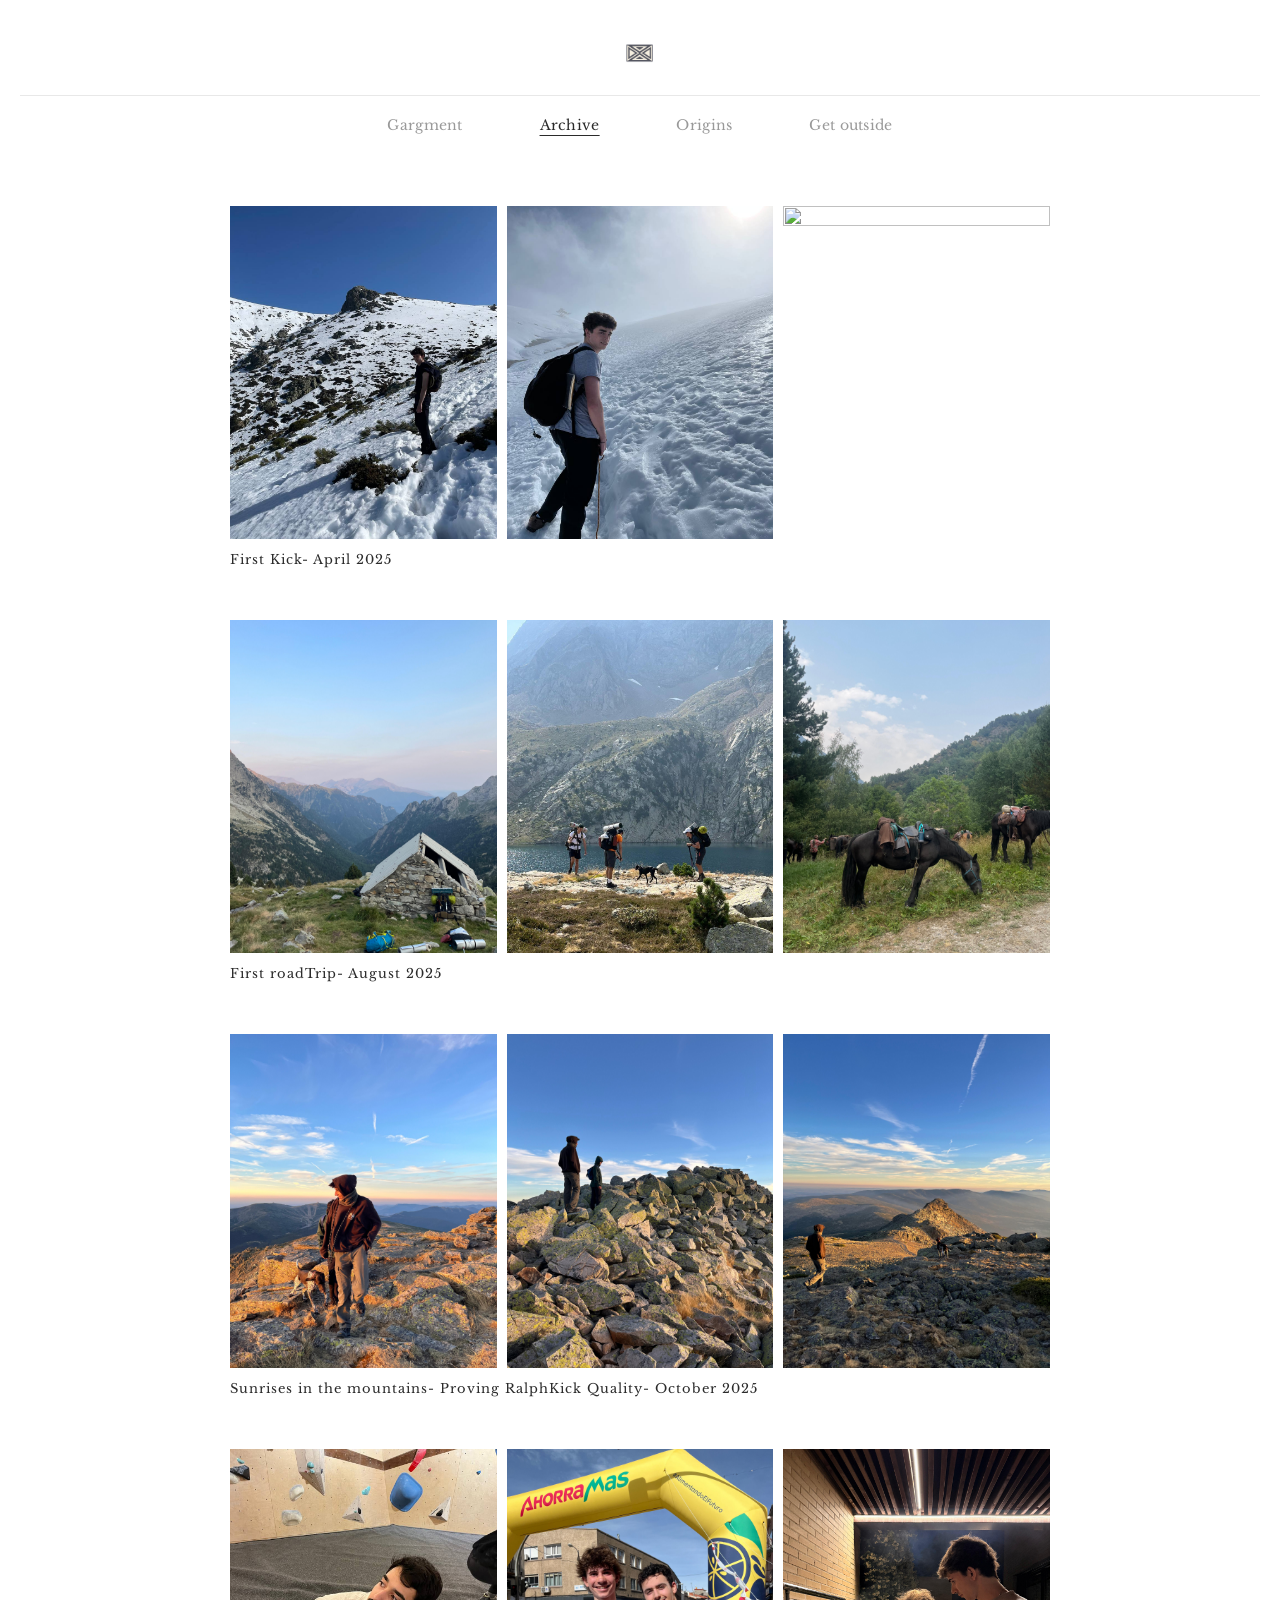
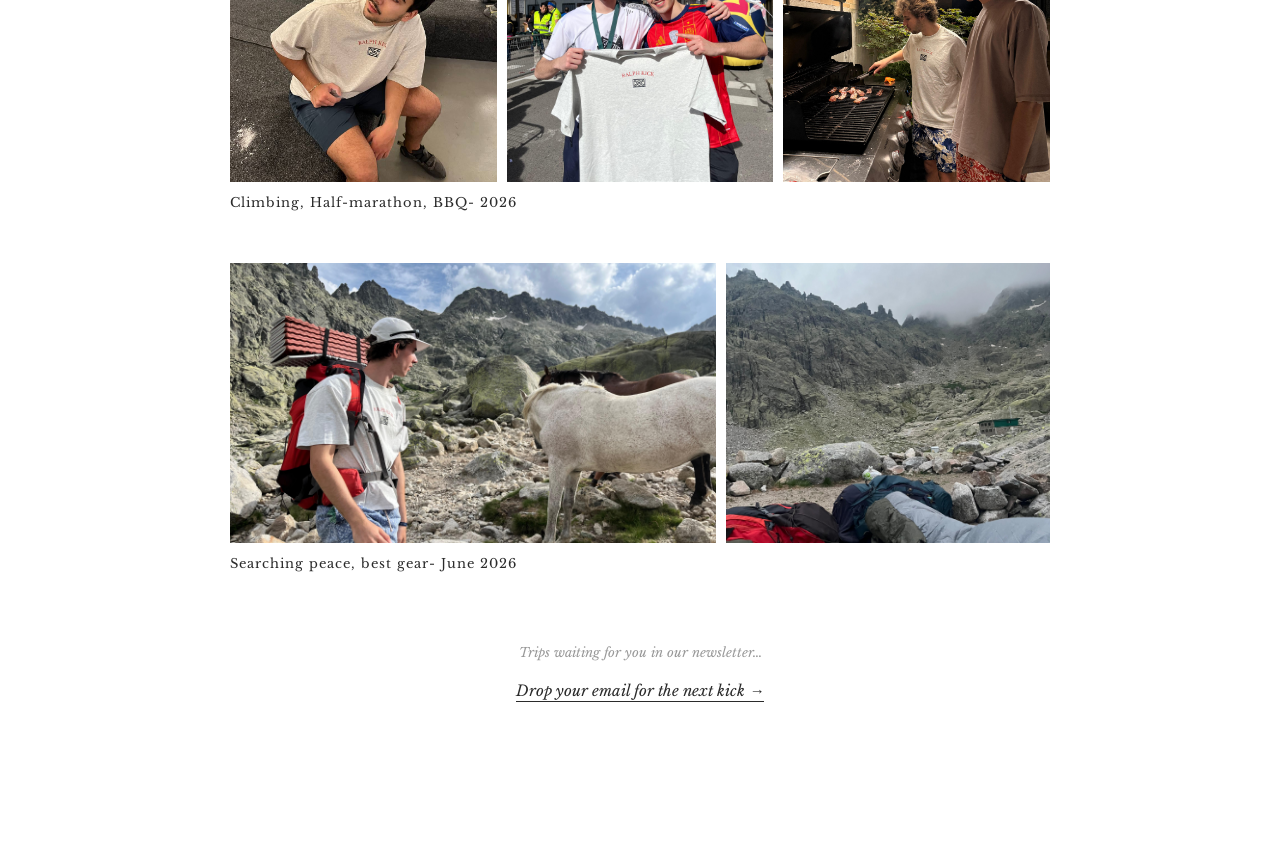
==== archive.html @ 11577fd5 "Add files via upload" ====
<!DOCTYPE html>
<html lang="en">
<head>
<meta charset="UTF-8">
<meta name="viewport" content="width=device-width, initial-scale=1.0">
<title>RalphKick — Archive</title>
<link rel="preconnect" href="https://fonts.googleapis.com">
<link rel="preconnect" href="https://fonts.gstatic.com" crossorigin>
<link href="https://fonts.googleapis.com/css2?family=Libre+Baskerville:ital,wght@0,400;1,400&display=swap" rel="stylesheet">
<link rel="stylesheet" href="style.css">
</head>
<body class="inner">

<header class="inner-header">
    <a href="index.html"><img src="logo.png" alt="RalphKick" class="header-logo"></a>
    <nav class="nav-inner">
        <a href="gargment.html">Gargment</a>
        <a href="archive.html" class="active">Archive</a>
        <a href="origins.html">Origins</a>
        <a href="get-outside.html">Get outside</a>
    </nav>
</header>

<main class="inner-main">

    <div class="archive-section">
        <div class="archive-photos">
            <img src="kick1-a.jpg" alt="">
            <img src="kick1-b.jpg" alt="">
            <img src="kick1-c.jpg" alt="">
        </div>
        <p class="archive-label">First Kick- April 2025</p>
    </div>

    <div class="archive-section">
        <div class="archive-photos">
            <img src="roadtrip-a.jpg" alt="">
            <img src="roadtrip-b.jpg" alt="">
            <img src="roadtrip-c.jpg" alt="">
        </div>
        <p class="archive-label">First roadTrip- August 2025</p>
    </div>

    <div class="archive-section">
        <div class="archive-photos">
            <img src="sunrises-a.jpg" alt="">
            <img src="sunrises-b.jpg" alt="">
            <img src="sunrises-c.jpg" alt="">
        </div>
        <p class="archive-label">Sunrises in the mountains- Proving RalphKick Quality- October 2025</p>
    </div>

    <div class="archive-section">
        <div class="archive-photos">
            <img src="climbing-a.jpg" alt="">
            <img src="climbing-b.jpg" alt="">
            <img src="climbing-c.jpg" alt="">
        </div>
        <p class="archive-label">Climbing, Half-marathon, BBQ- 2026</p>
    </div>

    <div class="archive-section">
        <div class="archive-photos archive-photos--two">
            <img src="peace-a.jpg" alt="" class="img-horizontal">
            <img src="peace-b.jpg" alt="">
        </div>
        <p class="archive-label">Searching peace, best gear- June 2026</p>
    </div>

    <div class="archive-footer">
        <p class="archive-more">Trips waiting for you in our newsletter&hellip;</p>
        <a href="#" id="reveal-link" class="cta-link">Drop your email for the next kick&nbsp;→</a>
        <form id="signup-form" class="signup hidden">
            <input type="email" id="email" name="email" placeholder="your email" required autocomplete="email">
            <button type="submit">→</button>
        </form>
        <p id="form-message" class="form-message"></p>
    </div>

</main>

<script src="script.js"></script>
</body>
</html>
---- style.css ----
:root {
    --ink: #2b2b2b;
    --light: #999;
}

* { margin: 0; padding: 0; box-sizing: border-box; }

html, body {
    font-family: 'Libre Baskerville', serif;
    color: var(--ink);
    background: #fff;
    min-height: 100vh;
}

a { text-decoration: none; color: inherit; }

/* ── HOME ── */

body.home {
    display: flex;
    flex-direction: column;
    align-items: center;
    min-height: 100vh;
}

.nav-home {
    width: 100%;
    display: flex;
    justify-content: space-around;
    padding: 32px 60px;
    font-size: 14px;
    letter-spacing: .3px;
}

.nav-home a {
    color: var(--ink);
    transition: opacity .2s;
}

.nav-home a:hover { opacity: .4; }

.home-main {
    flex: 1;
    display: flex;
    flex-direction: column;
    align-items: center;
    justify-content: center;
    text-align: center;
    gap: 32px;
    padding: 20px 20px 80px;
    max-width: 720px;
    width: 100%;
    animation: fadeUp 1.2s ease both;
}

@keyframes fadeUp {
    from { opacity: 0; transform: translateY(14px); }
    to   { opacity: 1; transform: translateY(0); }
}

.hero { width: 100%; }

.hero-img {
    width: 100%;
    display: block;
}

.cta-link {
    font-style: italic;
    font-size: 15px;
    color: var(--ink);
    text-decoration: underline;
    text-underline-offset: 5px;
    transition: opacity .25s;
}

.cta-link:hover { opacity: .45; }

.signup {
    display: flex;
    border-bottom: 1px solid var(--ink);
    width: min(300px, 80vw);
    margin-top: 6px;
}

.signup.hidden { display: none; }

.signup input {
    flex: 1;
    background: transparent;
    border: none;
    outline: none;
    font-family: 'Libre Baskerville', serif;
    font-style: italic;
    font-size: 14px;
    padding: 9px 4px;
    color: var(--ink);
}

.signup input::placeholder { color: rgba(43,43,43,.35); }

.signup button {
    background: transparent;
    border: none;
    font-size: 16px;
    cursor: pointer;
    color: var(--ink);
    transition: transform .2s;
}

.signup button:hover { transform: translateX(4px); }

.form-message {
    font-size: 12px;
    font-style: italic;
    min-height: 14px;
    margin-top: 4px;
}

.footer-text {
    font-style: italic;
    font-size: 14px;
    color: var(--ink);
    opacity: .7;
}

.seal {
    width: 28px;
    opacity: .8;
}

/* ── INNER PAGES ── */

body.inner {
    display: flex;
    flex-direction: column;
    align-items: center;
}

.inner-header {
    display: flex;
    flex-direction: column;
    align-items: center;
    padding: 40px 20px 0;
    gap: 24px;
    width: 100%;
}

.header-logo {
    width: 32px;
    opacity: .8;
    transition: opacity .2s;
}

.header-logo:hover { opacity: 1; }

.nav-inner {
    display: flex;
    gap: clamp(24px, 6vw, 90px);
    font-size: 14px;
    border-top: 1px solid #e8e8e8;
    padding-top: 20px;
    width: 100%;
    justify-content: center;
    letter-spacing: .3px;
}

.nav-inner a {
    color: var(--light);
    transition: color .2s;
    padding-bottom: 2px;
}

.nav-inner a:hover { color: var(--ink); }

.nav-inner a.active {
    color: var(--ink);
    text-decoration: underline;
    text-underline-offset: 5px;
}

.inner-main {
    padding: 70px 40px;
    max-width: 900px;
    width: 100%;
}

/* ── MÓVIL ── */

@media (max-width: 600px) {
    .nav-home {
        padding: 22px 20px;
        font-size: 12px;
    }
    .nav-inner {
        gap: 18px;
        font-size: 12px;
    }
    .home-main { gap: 24px; }
}
/* ── ARCHIVE ── */

.archive-grid {
    display: grid;
    grid-template-columns: repeat(2, 1fr);
    gap: 40px 32px;
    max-width: 700px;
    margin: 0 auto;
    animation: fadeUp 1s ease both;
}

.archive-item img {
    width: 100%;
    display: block;
    aspect-ratio: 3/4;
    object-fit: cover;
}

.archive-label {
    margin-top: 10px;
    font-size: 13px;
    letter-spacing: 1px;
    color: var(--ink);
}

.archive-sub {
    font-style: italic;
    font-size: 12px;
    color: var(--light);
    margin-top: 3px;
}

/* ── ORIGINS ── */

.origins-main {
    display: flex;
    flex-direction: column;
    gap: 50px;
    max-width: 620px;
    margin: 0 auto;
    animation: fadeUp 1s ease both;
}

.origins-text {
    font-size: 15px;
    line-height: 2;
    color: var(--ink);
}

.origins-photo {
    width: 100%;
    display: block;
}

/* ── GET OUTSIDE ── */

.outside-grid {
    display: grid;
    grid-template-columns: repeat(2, 1fr);
    gap: 24px;
    animation: fadeUp 1s ease both;
}

.outside-item--wide {
    grid-column: 1 / -1;
}

.outside-item img {
    width: 100%;
    display: block;
    object-fit: cover;
}

.outside-item--wide img { aspect-ratio: 16/9; }

.outside-item:not(.outside-item--wide) img { aspect-ratio: 4/5; }

.outside-caption {
    font-style: italic;
    font-size: 12px;
    color: var(--light);
    margin-top: 8px;
}

@media (max-width: 600px) {
    .archive-grid { grid-template-columns: 1fr; gap: 32px; }
    .outside-grid { grid-template-columns: 1fr; }
    .outside-item--wide { grid-column: auto; }
}
/* ── ARCHIVE ── */

.archive-section {
    margin-bottom: 52px;
    animation: fadeUp 1s ease both;
}

.archive-photos {
    display: grid;
    grid-template-columns: repeat(3, 1fr);
    gap: 10px;
}

.archive-photos--two {
    grid-template-columns: 3fr 2fr;
    max-width: 100%;
}

.archive-photos--two img {
    aspect-ratio: unset !important;
    height: 280px;
    width: 100%;
    object-fit: cover;
}

.archive-photos img {
    width: 100%;
    aspect-ratio: 4/5;
    object-fit: cover;
    display: block;
}

.archive-label {
    margin-top: 12px;
    font-size: 13px;
    color: var(--ink);
}

.archive-more {
    font-style: italic;
    font-size: 13px;
    color: var(--light);
    margin-bottom: 10px;
}

.archive-footer {
    text-align: center;
    padding: 20px 0 60px;
    display: flex;
    flex-direction: column;
    align-items: center;
    gap: 10px;
}

/* ── ORIGINS ── */

.origins-main {
    display: flex;
    flex-direction: column;
    gap: 40px;
    animation: fadeUp 1s ease both;
}

.origins-body {
    display: flex;
    flex-direction: column;
    gap: 22px;
    max-width: 620px;
}

.origins-body p {
    font-size: 15px;
    line-height: 1.9;
    color: var(--ink);
}

.origins-sign {
    text-align: right;
    font-style: italic;
    color: var(--light) !important;
}

/* ── GET OUTSIDE ── */

.outside-main {
    display: flex;
    flex-direction: column;
    align-items: center;
    gap: 30px;
    animation: fadeUp 1s ease both;
}

.outside-hero {
    width: 100%;
    display: block;
}

.outside-text {
    text-align: center;
    display: flex;
    flex-direction: column;
    gap: 8px;
    padding-bottom: 60px;
}

.outside-text p {
    font-size: 14px;
    font-style: italic;
    color: var(--ink);
}

.outside-text a {
    color: var(--ink);
    text-decoration: underline;
    text-underline-offset: 4px;
}

.outside-sign {
    color: var(--light) !important;
    margin-top: 6px;
}

@media (max-width: 600px) {
    .archive-photos { gap: 6px; }
    .archive-photos--two { max-width: 100%; }
}
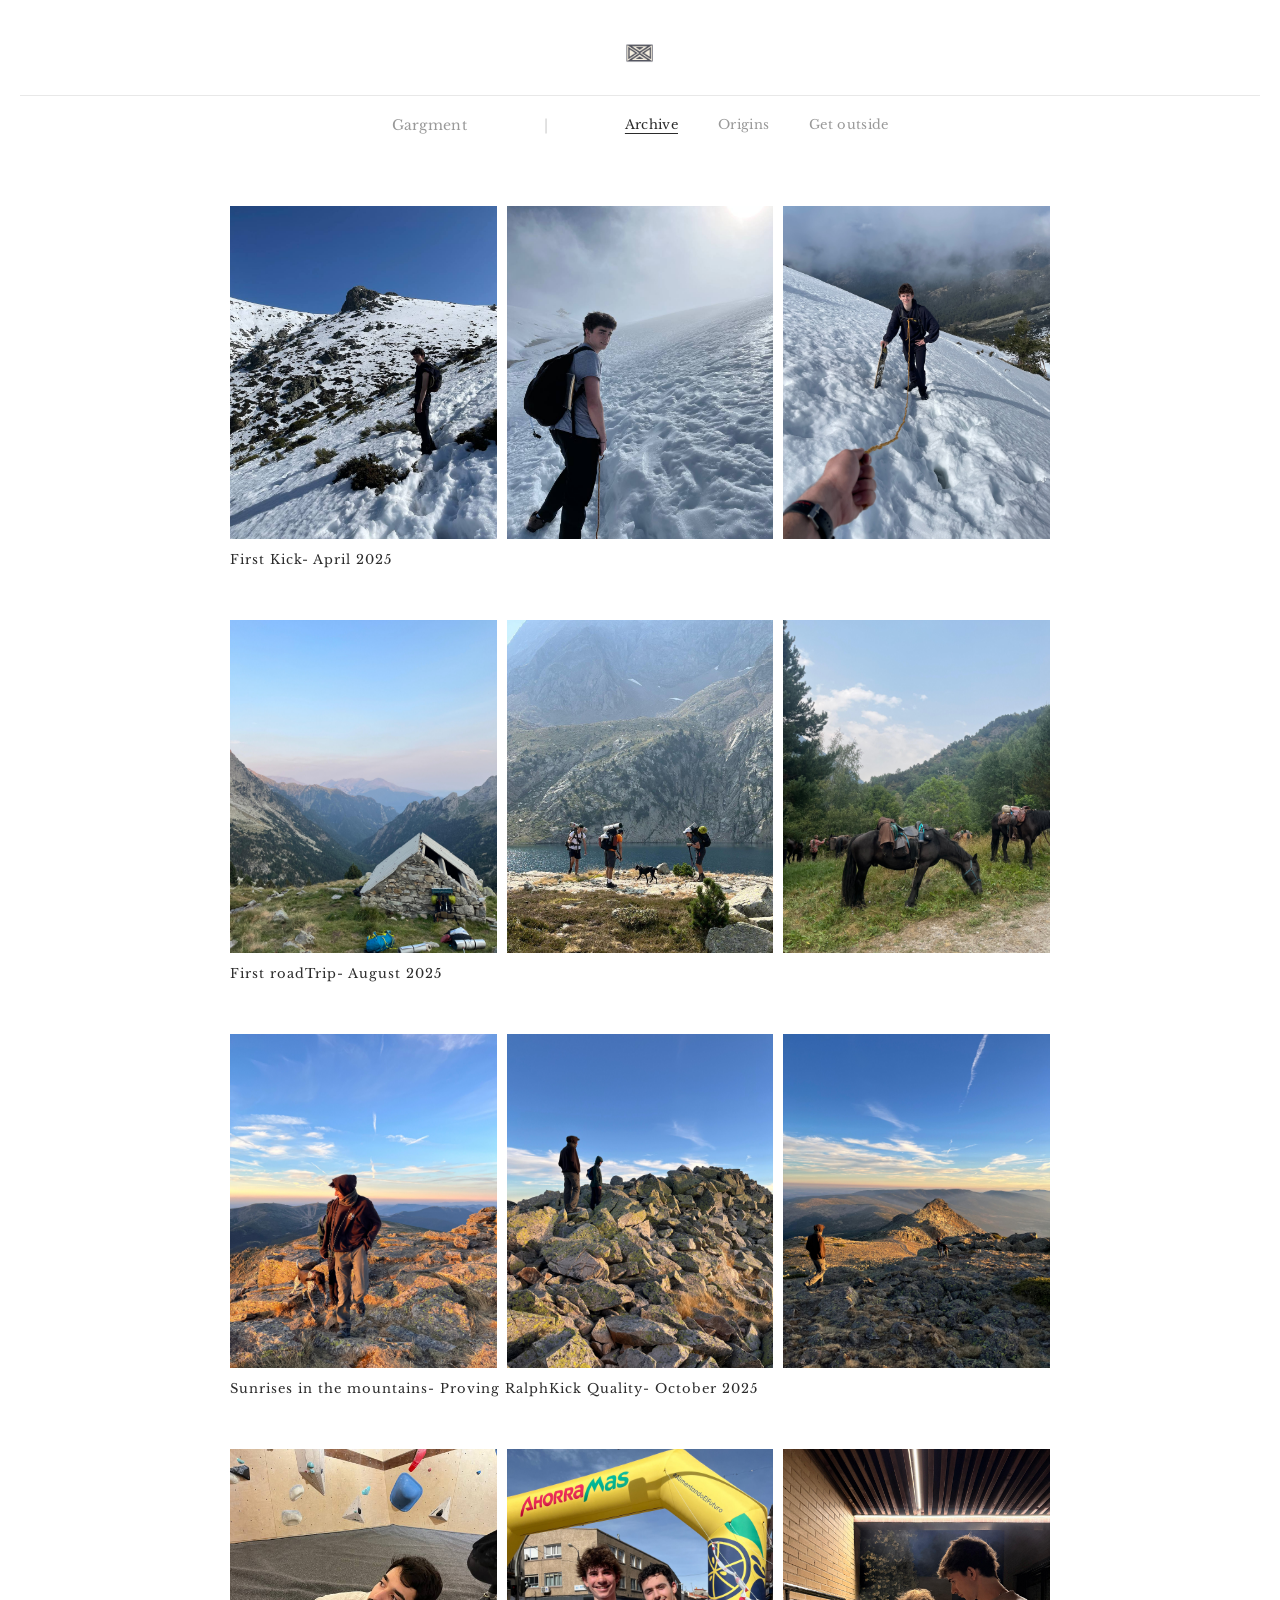
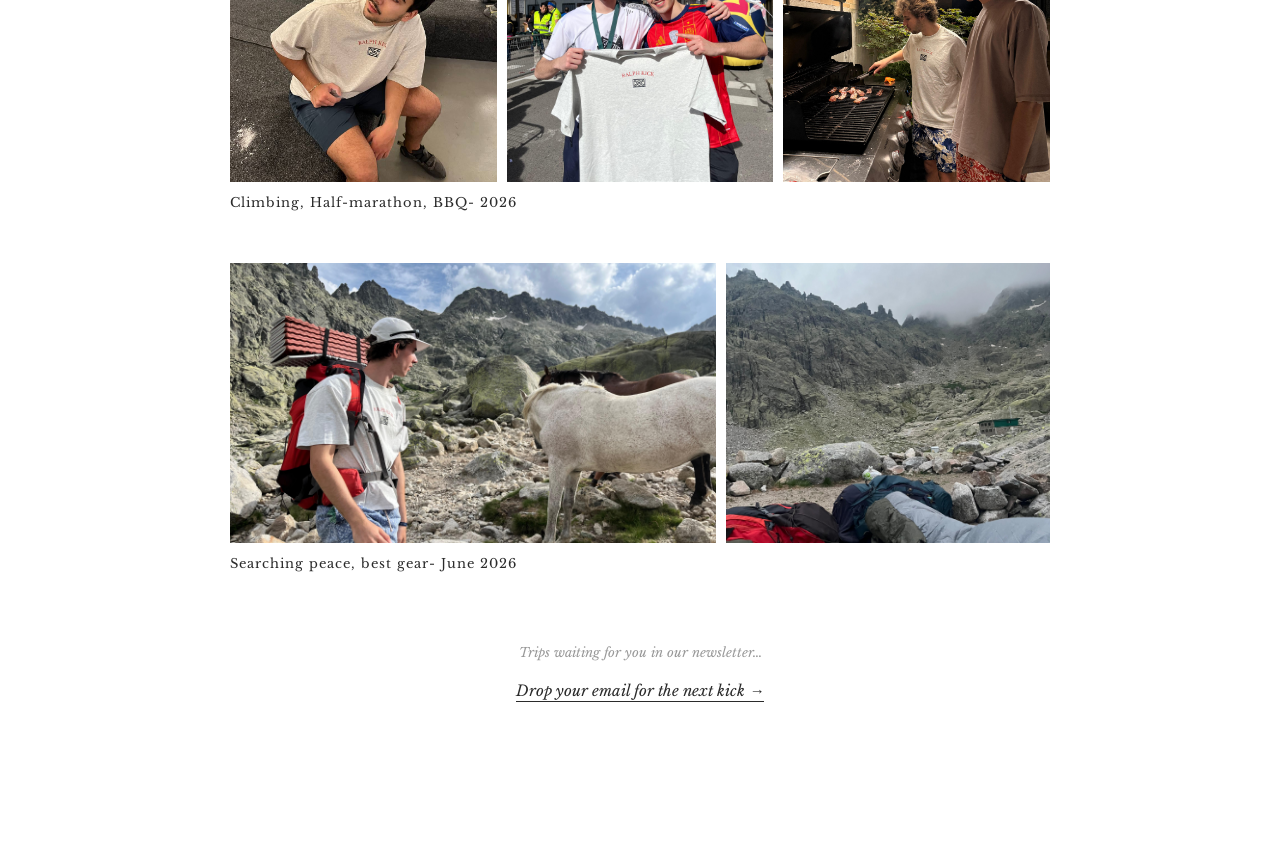
==== commit fe49f9df: "Add files via upload" ====
--- a/archive.html
+++ b/archive.html
@@ -14,11 +14,14 @@
 <header class="inner-header">
     <a href="index.html"><img src="logo.png" alt="RalphKick" class="header-logo"></a>
     <nav class="nav-inner">
-        <a href="gargment.html">Gargment</a>
+    <a href="gargment.html" class="nav-primary">Gargment</a>
+    <span class="nav-sep">|</span>
+    <div class="nav-group">
         <a href="archive.html" class="active">Archive</a>
         <a href="origins.html">Origins</a>
         <a href="get-outside.html">Get outside</a>
-    </nav>
+    </div>
+</nav>
 </header>
 
 <main class="inner-main">
--- a/style.css
+++ b/style.css
@@ -303,13 +303,15 @@
 .archive-photos--two {
     grid-template-columns: 3fr 2fr;
     max-width: 100%;
+    align-items: stretch;
 }
 
 .archive-photos--two img {
     aspect-ratio: unset !important;
-    height: 280px;
+    height: clamp(140px, 28vw, 280px);
     width: 100%;
     object-fit: cover;
+    display: block;
 }
 
 .archive-photos img {
@@ -413,3 +415,35 @@
     .archive-photos { gap: 6px; }
     .archive-photos--two { max-width: 100%; }
 }
+.nav-primary {
+    font-size: 14px;
+    color: var(--ink);
+    letter-spacing: .3px;
+}
+
+.nav-sep {
+    color: #ccc;
+    font-size: 14px;
+    user-select: none;
+}
+
+.nav-group {
+    display: flex;
+    gap: clamp(16px, 4vw, 40px);
+}
+
+.nav-group a {
+    font-size: 13px;
+    color: var(--light);
+    transition: color .2s;
+}
+
+.nav-group a:hover,
+.nav-group a.active {
+    color: var(--ink);
+}
+
+.nav-group a.active {
+    text-decoration: underline;
+    text-underline-offset: 4px;
+}
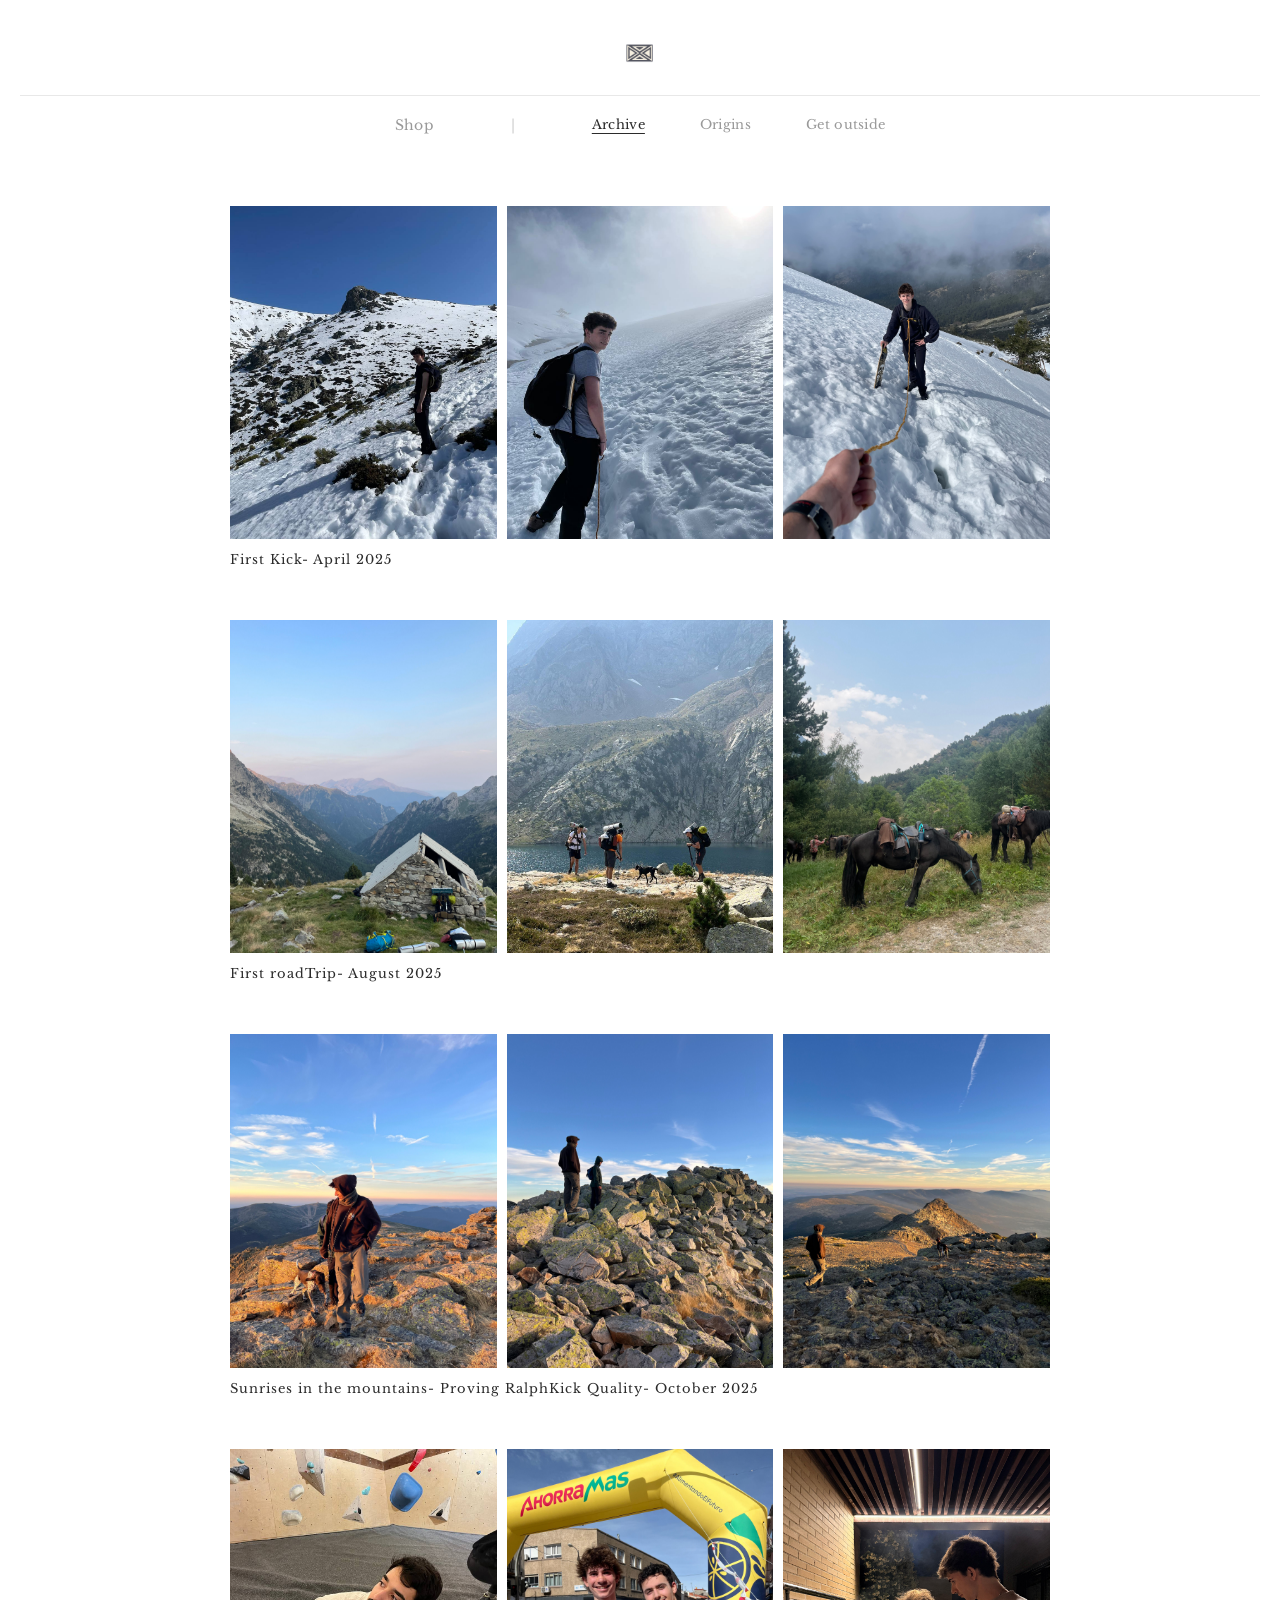
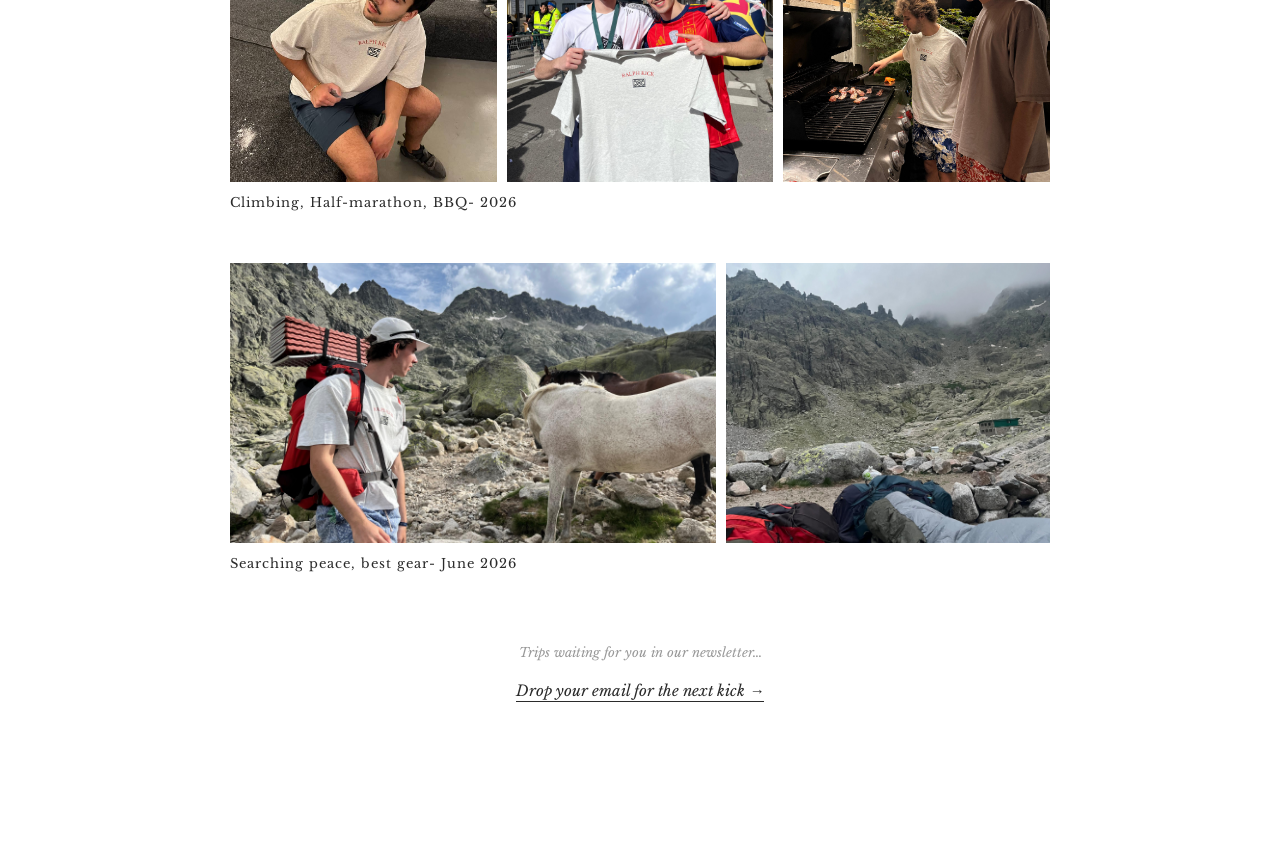
==== commit 0eef086b: "Add files via upload" ====
--- a/archive.html
+++ b/archive.html
@@ -14,7 +14,7 @@
 <header class="inner-header">
     <a href="index.html"><img src="logo.png" alt="RalphKick" class="header-logo"></a>
     <nav class="nav-inner">
-    <a href="gargment.html" class="nav-primary">Gargment</a>
+    <a href="Shop.html" class="nav-primary">Shop</a>
     <span class="nav-sep">|</span>
     <div class="nav-group">
         <a href="archive.html" class="active">Archive</a>
--- a/style.css
+++ b/style.css
@@ -429,7 +429,7 @@
 
 .nav-group {
     display: flex;
-    gap: clamp(16px, 4vw, 40px);
+    gap: clamp(30px, 5vw, 55px); /* Subimos el mínimo a 30px y el máximo a 55px */
 }
 
 .nav-group a {
@@ -446,4 +446,317 @@
 .nav-group a.active {
     text-decoration: underline;
     text-underline-offset: 4px;
+}
+/* ── SHOP GRID ── */
+
+.shop-grid {
+    display: grid;
+    grid-template-columns: repeat(3, 1fr);
+    gap: 32px 24px;
+    animation: fadeUp 1s ease both;
+}
+
+.shop-item {
+    display: block;
+    text-decoration: none;
+    color: var(--ink);
+}
+
+.shop-img-wrap {
+    background: #f5f4f2;
+    overflow: hidden;
+}
+
+.shop-img-wrap img {
+    width: 100%;
+    aspect-ratio: 3/4;
+    object-fit: cover;
+    display: block;
+    transition: transform .4s ease;
+}
+
+.shop-item:hover .shop-img-wrap img {
+    transform: scale(1.03);
+}
+
+.shop-name {
+    margin-top: 12px;
+    font-size: 12px;
+    font-weight: bold;
+    letter-spacing: .5px;
+}
+
+.shop-price {
+    margin-top: 4px;
+    font-size: 13px;
+}
+
+.shop-soldout {
+    color: var(--light);
+    font-size: 12px;
+}
+
+/* ── PRODUCT PAGE ── */
+
+.product-page {
+    padding-top: 40px;
+}
+
+.product-layout {
+    display: grid;
+    grid-template-columns: 1fr 1fr;
+    gap: 40px;
+    align-items: start;
+    animation: fadeUp 1s ease both;
+}
+
+.product-left { position: sticky; top: 20px; }
+
+.product-main-img {
+    width: 100%;
+    display: block;
+    cursor: zoom-in;
+    background: #f5f4f2;
+}
+
+.product-right {
+    display: flex;
+    flex-direction: column;
+    gap: 32px;
+}
+
+.product-info {
+    display: flex;
+    flex-direction: column;
+    gap: 12px;
+}
+
+.product-name {
+    font-size: 14px;
+    font-weight: bold;
+    letter-spacing: .5px;
+    font-family: 'Libre Baskerville', serif;
+}
+
+.product-price {
+    font-size: 14px;
+}
+
+.product-soldout-label {
+    color: var(--light);
+    font-size: 13px;
+}
+
+.product-color {
+    font-size: 12px;
+    color: var(--light);
+    letter-spacing: .5px;
+}
+
+.size-grid {
+    display: flex;
+    gap: 10px;
+    flex-wrap: wrap;
+}
+
+.size-grid span {
+    font-size: 13px;
+    padding: 5px 10px;
+    border: 1px solid #ddd;
+    cursor: pointer;
+    transition: background .2s, color .2s;
+}
+
+.size-grid span:hover {
+    background: var(--ink);
+    color: #fff;
+}
+
+.size-grid--soldout span {
+    opacity: .4;
+    cursor: default;
+}
+
+.size-grid--soldout span:hover {
+    background: transparent;
+    color: var(--ink);
+}
+
+.dm-btn {
+    display: inline-block;
+    background: #1a6ef5;
+    color: #fff;
+    text-decoration: none;
+    padding: 14px 22px;
+    border-radius: 30px;
+    font-size: 13px;
+    text-align: center;
+    line-height: 1.5;
+    transition: opacity .2s;
+    max-width: 260px;
+}
+
+.dm-btn:hover { opacity: .85; }
+
+.dm-btn small {
+    display: block;
+    font-size: 11px;
+    opacity: .85;
+    margin-top: 2px;
+}
+
+.dm-btn--soldout {
+    background: #aaa;
+    cursor: default;
+    pointer-events: none;
+}
+
+.product-specs {
+    font-size: 12px;
+    line-height: 1.8;
+    color: var(--ink);
+    letter-spacing: .5px;
+}
+
+.product-lifestyle {
+    display: grid;
+    grid-template-columns: repeat(3, 1fr);
+    gap: 8px;
+}
+
+.product-lifestyle img {
+    width: 100%;
+    aspect-ratio: 1;
+    object-fit: cover;
+    display: block;
+    cursor: zoom-in;
+    transition: opacity .2s;
+}
+
+.product-lifestyle img:hover { opacity: .85; }
+
+/* ── LIGHTBOX ── */
+
+.lightbox {
+    display: none;
+    position: fixed;
+    inset: 0;
+    background: rgba(0,0,0,.92);
+    z-index: 1000;
+    align-items: center;
+    justify-content: center;
+    padding: 20px;
+}
+
+.lightbox.active { display: flex; }
+
+.lightbox img {
+    max-width: 90vw;
+    max-height: 90vh;
+    object-fit: contain;
+    display: block;
+}
+
+.lightbox-close {
+    position: fixed;
+    top: 20px;
+    right: 28px;
+    background: transparent;
+    border: none;
+    color: #fff;
+    font-size: 36px;
+    cursor: pointer;
+    line-height: 1;
+    opacity: .8;
+    transition: opacity .2s;
+}
+
+.lightbox-close:hover { opacity: 1; }
+
+/* ── RESPONSIVE SHOP ── */
+
+@media (max-width: 700px) {
+    .shop-grid { grid-template-columns: repeat(2, 1fr); gap: 20px 16px; }
+    .product-layout { grid-template-columns: 1fr; }
+    .product-left { position: static; }
+    .dm-btn { max-width: 100%; }
+}
+
+@media (max-width: 420px) {
+    .shop-grid { grid-template-columns: repeat(2, 1fr); gap: 12px 8px; }
+    .shop-name { font-size: 10px; letter-spacing: 0; }
+    .shop-price { font-size: 11px; }
+}
+/* ── INDICADORES DE NAVEGACIÓN PRODUCTO ── */
+.product-page::after {
+    content: 'desliza para navegar';
+    display: block;
+    text-align: center;
+    font-style: italic;
+    font-size: 11px;
+    color: var(--light);
+    padding: 40px 0 20px;
+    letter-spacing: 1px;
+}
+
+@media (min-width: 700px) {
+    .product-page::after {
+        content: '← → para navegar entre prendas';
+    }
+}
+/* ── FLECHAS LIGHTBOX ── */
+.lightbox-arrow {
+    position: fixed;
+    top: 50%;
+    transform: translateY(-50%);
+    background: transparent;
+    border: none;
+    color: #fff;
+    font-size: 32px;
+    cursor: pointer;
+    padding: 20px;
+    opacity: .6;
+    transition: opacity .2s;
+    z-index: 1001;
+    user-select: none;
+}
+
+.lightbox-arrow:hover { opacity: 1; }
+.lightbox-arrow--prev { left: 10px; }
+.lightbox-arrow--next { right: 10px; }
+
+@media (max-width: 600px) {
+    .lightbox-arrow { font-size: 24px; padding: 12px; }
+}
+/* ── FLECHAS IMAGEN PRODUCTO ── */
+.product-img-wrap {
+    position: relative;
+    background: #f5f4f2;
+}
+
+.product-arrow {
+    position: absolute;
+    top: 50%;
+    transform: translateY(-50%);
+    background: rgba(255,255,255,.75);
+    border: none;
+    font-size: 18px;
+    cursor: pointer;
+    padding: 14px 12px;
+    color: var(--ink);
+    line-height: 1;
+    opacity: 0;
+    transition: opacity .2s;
+    z-index: 2;
+}
+
+.product-img-wrap:hover .product-arrow { opacity: 1; }
+.product-arrow:hover { background: rgba(255,255,255,.97); }
+.product-arrow--prev { left: 0; }
+.product-arrow--next { right: 0; }
+
+.product-lifestyle img { cursor: pointer; }
+
+@media (max-width: 700px) {
+    .product-arrow { opacity: .75; padding: 10px 10px; }
 }
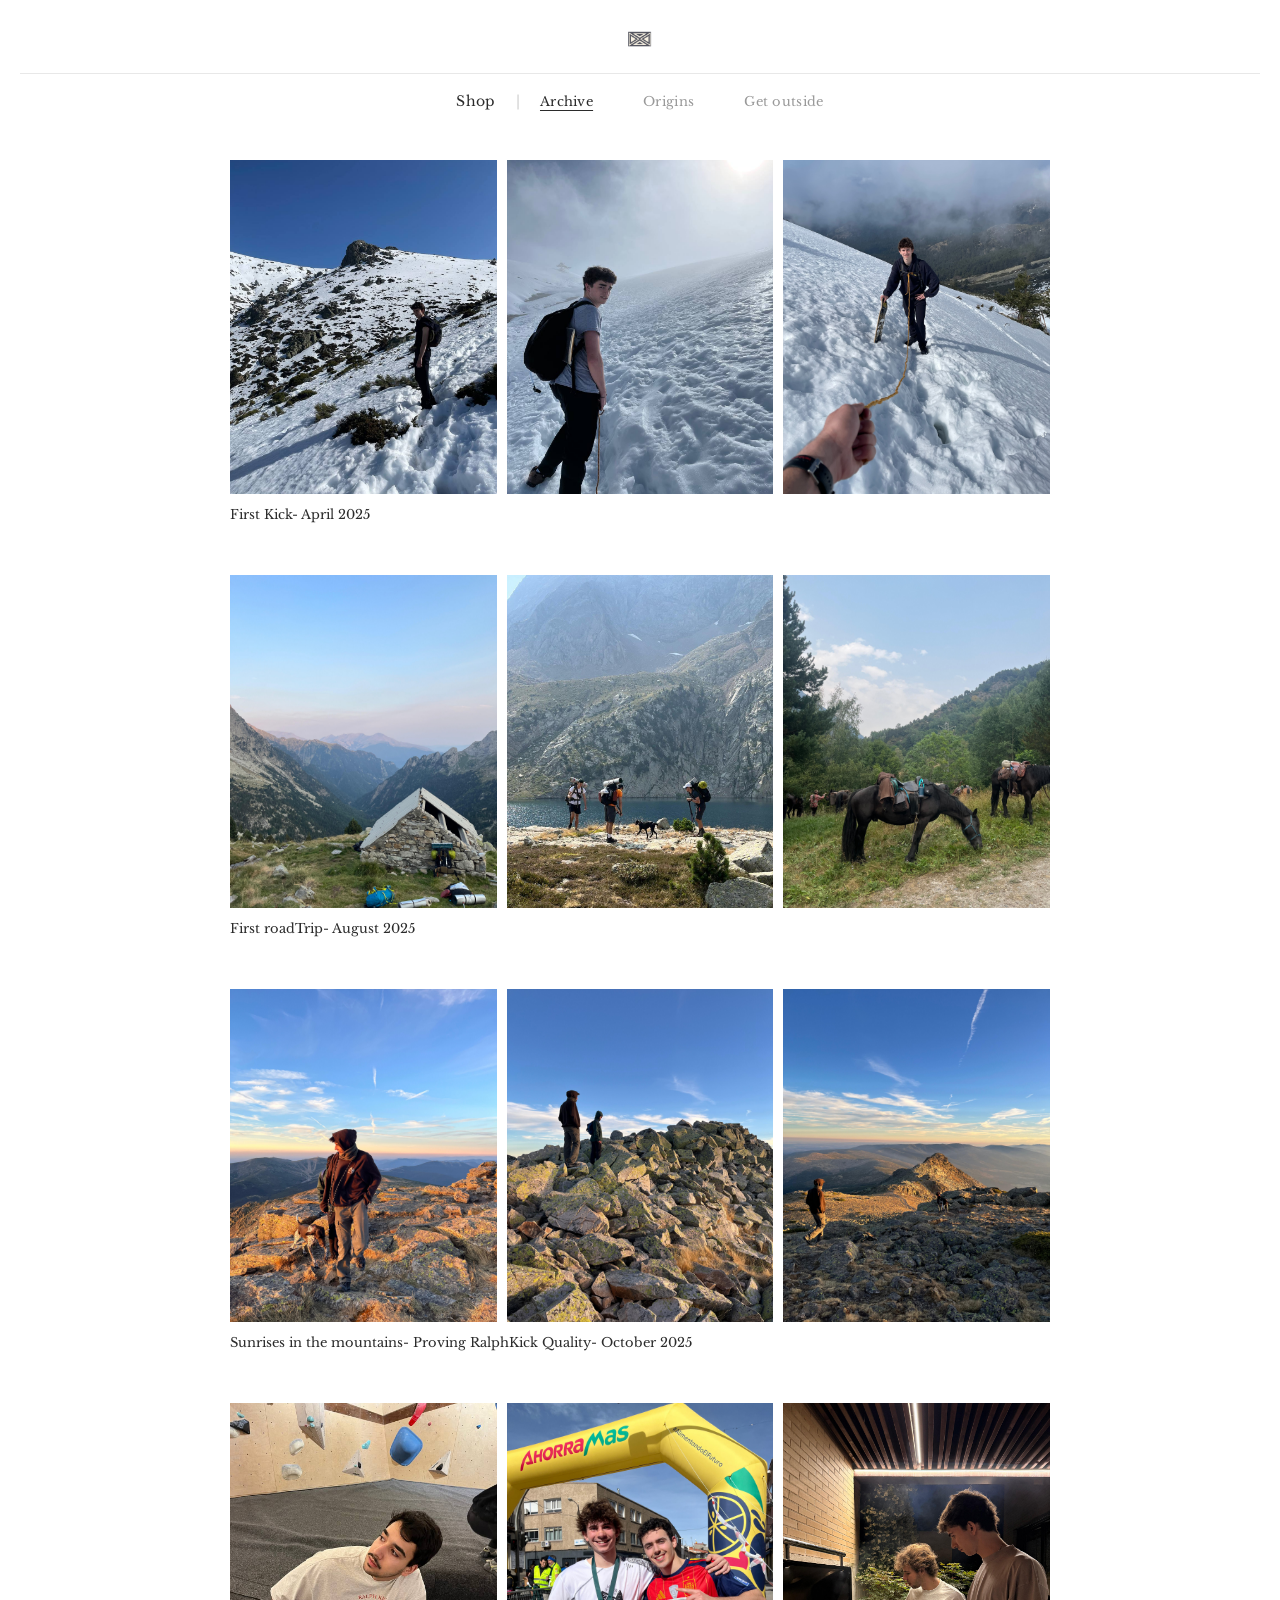
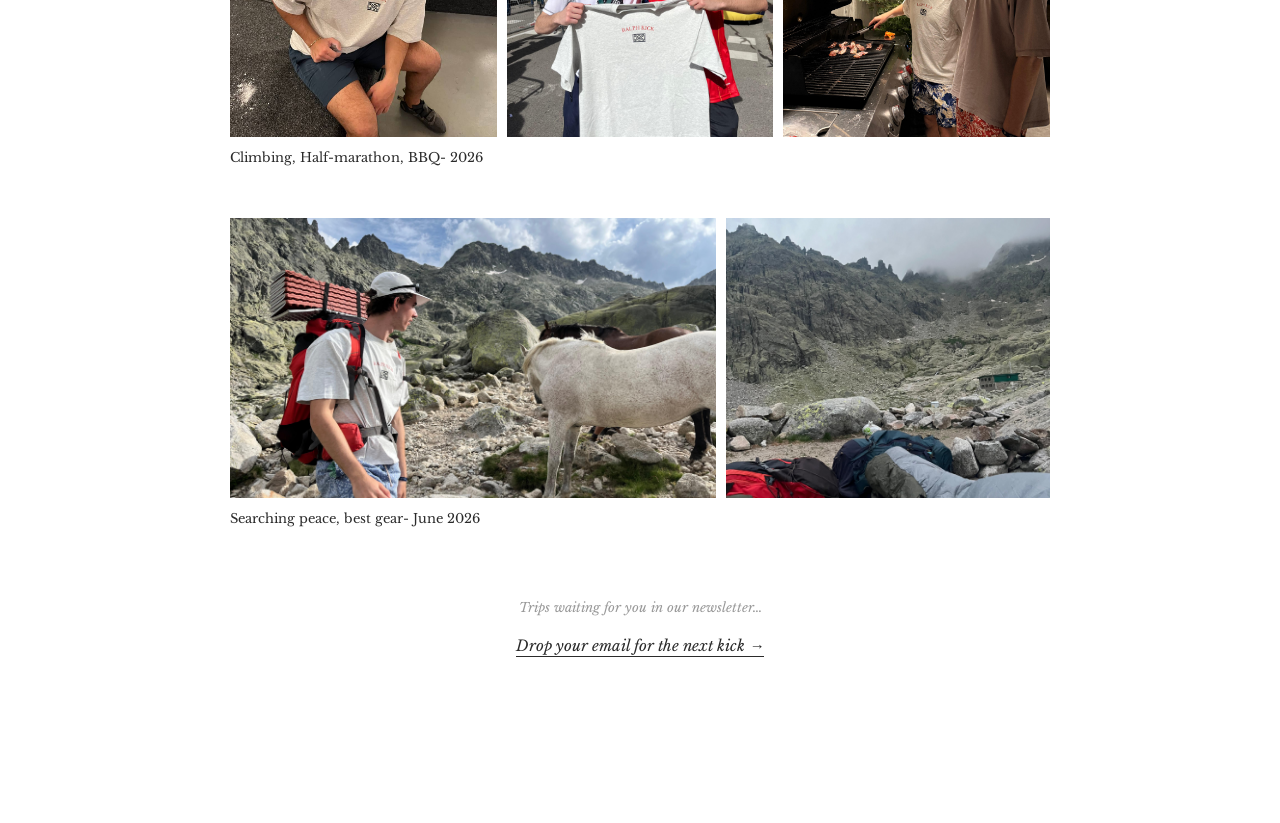
==== commit 8bd9a1a1: "Add files via upload" ====
--- a/archive.html
+++ b/archive.html
@@ -1,5 +1,11 @@
 <!DOCTYPE html>
 <html lang="en">
+<link rel="icon" type="image/png" href="logo.png">
+<meta property="og:title" content="RalphKick — not made to stay at home">
+<meta property="og:description" content="not made to stay at home.">
+<meta property="og:image" content="https://ralphkick.eu/home-photo.jpg">
+<meta property="og:url" content="https://ralphkick.eu">
+<meta property="og:type" content="website">
 <head>
 <meta charset="UTF-8">
 <meta name="viewport" content="width=device-width, initial-scale=1.0">
@@ -14,7 +20,7 @@
 <header class="inner-header">
     <a href="index.html"><img src="logo.png" alt="RalphKick" class="header-logo"></a>
     <nav class="nav-inner">
-    <a href="Shop.html" class="nav-primary">Shop</a>
+    <a href="shop.html" class="nav-primary">Shop</a>
     <span class="nav-sep">|</span>
     <div class="nav-group">
         <a href="archive.html" class="active">Archive</a>
--- a/style.css
+++ b/style.css
@@ -9,48 +9,194 @@
     font-family: 'Libre Baskerville', serif;
     color: var(--ink);
     background: #fff;
-    min-height: 100vh;
 }
 
 a { text-decoration: none; color: inherit; }
 
-/* ── HOME ── */
-
-body.home {
-    display: flex;
-    flex-direction: column;
-    align-items: center;
-    min-height: 100vh;
-}
-
-.nav-home {
-    width: 100%;
-    display: flex;
-    justify-content: space-around;
-    padding: 32px 60px;
-    font-size: 14px;
-    letter-spacing: .3px;
-}
-
-.nav-home a {
-    color: var(--ink);
-    transition: opacity .2s;
-}
-
-.nav-home a:hover { opacity: .4; }
-
-.home-main {
-    flex: 1;
-    display: flex;
-    flex-direction: column;
+/* ══════════════════════════════
+   HOME V2
+══════════════════════════════ */
+
+html:has(body.home-v2) {
+    height: 100%;
+    overflow: hidden;
+    overscroll-behavior: none;
+}
+
+body.home-v2 {
+    height: 100vh;
+    height: 100dvh;
+    overflow: hidden;
+    overscroll-behavior: none;
+    display: flex;
     align-items: center;
     justify-content: center;
+}
+
+.home-v2-main {
+    display: flex;
+    flex-direction: column;
+    align-items: center;
+    justify-content: center;
+    height: 100dvh;
+    width: 100%;
+    max-width: 480px;
+    padding: 40px 30px;
     text-align: center;
     gap: 32px;
-    padding: 20px 20px 80px;
-    max-width: 720px;
-    width: 100%;
-    animation: fadeUp 1.2s ease both;
+    overflow: hidden;
+}
+
+.home-v2-top {
+    display: flex;
+    flex-direction: column;
+    align-items: center;
+    gap: 14px;
+}
+
+.home-brand-img {
+    width: min(130px, 30vw);
+    display: block;
+}
+
+.home-photo {
+    width: min(340px, 78vw);
+    display: block;
+}
+
+.home-shop-link {
+    font-style: italic;
+    font-size: 15px;
+    color: var(--ink);
+    text-decoration: underline;
+    text-underline-offset: 5px;
+    transition: opacity .2s;
+}
+
+.home-shop-link:hover { opacity: .45; }
+
+.home-v2-bottom {
+    display: flex;
+    flex-direction: column;
+    align-items: center;
+    gap: 10px;
+}
+
+.home-footer-text {
+    font-style: italic;
+    font-size: 14px;
+    opacity: .7;
+}
+
+.home-seal {
+    width: 24px;
+    opacity: .8;
+}
+
+@media (max-width: 600px) {
+    .home-v2-main {
+        justify-content: center;
+        padding: 40px 20px 50px;
+        gap: 0;
+    }
+    .home-v2-top {
+        gap: 10px;
+        margin-bottom: auto;
+        margin-top: auto;
+    }
+    .home-brand-img { width: min(100px, 26vw); }
+    .home-photo {
+        width: min(280px, 80vw);
+        max-height: 45dvh;
+        object-fit: contain;
+    }
+    .home-shop-link { margin-top: 10px; }
+    .home-v2-bottom {
+        margin-top: auto;
+        padding-bottom: 30px;
+        gap: 8px;
+    }
+}
+
+/* ══════════════════════════════
+   INNER PAGES — HEADER + NAV
+══════════════════════════════ */
+
+body.inner {
+    min-height: 100vh;
+    display: flex;
+    flex-direction: column;
+    align-items: center;
+}
+
+.inner-header {
+    display: flex;
+    flex-direction: column;
+    align-items: center;
+    padding: 28px 20px 0;
+    gap: 18px;
+    width: 100%;
+}
+
+.header-logo {
+    width: 28px;
+    opacity: .8;
+    transition: opacity .2s;
+}
+
+.header-logo:hover { opacity: 1; }
+
+.nav-inner {
+    display: flex;
+    align-items: center;
+    justify-content: center;
+    gap: 20px;
+    border-top: 1px solid #e8e8e8;
+    padding-top: 18px;
+    width: 100%;
+    font-size: 14px;
+    letter-spacing: .3px;
+}
+
+.nav-primary {
+    font-size: 14px;
+    color: var(--ink);
+}
+
+.nav-primary.active {
+    text-decoration: underline;
+    text-underline-offset: 5px;
+}
+
+.nav-sep {
+    color: #ccc;
+    font-size: 14px;
+    user-select: none;
+}
+
+.nav-group {
+    display: flex;
+    gap: clamp(16px, 4vw, 50px);
+}
+
+.nav-group a {
+    font-size: 13px;
+    color: var(--light);
+    transition: color .2s;
+}
+
+.nav-group a:hover { color: var(--ink); }
+
+.nav-group a.active {
+    color: var(--ink);
+    text-decoration: underline;
+    text-underline-offset: 4px;
+}
+
+.inner-main {
+    padding: 50px 40px 80px;
+    max-width: 900px;
+    width: 100%;
 }
 
 @keyframes fadeUp {
@@ -58,396 +204,17 @@
     to   { opacity: 1; transform: translateY(0); }
 }
 
-.hero { width: 100%; }
-
-.hero-img {
-    width: 100%;
-    display: block;
-}
-
-.cta-link {
-    font-style: italic;
-    font-size: 15px;
-    color: var(--ink);
-    text-decoration: underline;
-    text-underline-offset: 5px;
-    transition: opacity .25s;
-}
-
-.cta-link:hover { opacity: .45; }
-
-.signup {
-    display: flex;
-    border-bottom: 1px solid var(--ink);
-    width: min(300px, 80vw);
-    margin-top: 6px;
-}
-
-.signup.hidden { display: none; }
-
-.signup input {
-    flex: 1;
-    background: transparent;
-    border: none;
-    outline: none;
-    font-family: 'Libre Baskerville', serif;
-    font-style: italic;
-    font-size: 14px;
-    padding: 9px 4px;
-    color: var(--ink);
-}
-
-.signup input::placeholder { color: rgba(43,43,43,.35); }
-
-.signup button {
-    background: transparent;
-    border: none;
-    font-size: 16px;
-    cursor: pointer;
-    color: var(--ink);
-    transition: transform .2s;
-}
-
-.signup button:hover { transform: translateX(4px); }
-
-.form-message {
-    font-size: 12px;
-    font-style: italic;
-    min-height: 14px;
-    margin-top: 4px;
-}
-
-.footer-text {
-    font-style: italic;
-    font-size: 14px;
-    color: var(--ink);
-    opacity: .7;
-}
-
-.seal {
-    width: 28px;
-    opacity: .8;
-}
-
-/* ── INNER PAGES ── */
-
-body.inner {
-    display: flex;
-    flex-direction: column;
-    align-items: center;
-}
-
-.inner-header {
-    display: flex;
-    flex-direction: column;
-    align-items: center;
-    padding: 40px 20px 0;
-    gap: 24px;
-    width: 100%;
-}
-
-.header-logo {
-    width: 32px;
-    opacity: .8;
-    transition: opacity .2s;
-}
-
-.header-logo:hover { opacity: 1; }
-
-.nav-inner {
-    display: flex;
-    gap: clamp(24px, 6vw, 90px);
-    font-size: 14px;
-    border-top: 1px solid #e8e8e8;
-    padding-top: 20px;
-    width: 100%;
-    justify-content: center;
-    letter-spacing: .3px;
-}
-
-.nav-inner a {
-    color: var(--light);
-    transition: color .2s;
-    padding-bottom: 2px;
-}
-
-.nav-inner a:hover { color: var(--ink); }
-
-.nav-inner a.active {
-    color: var(--ink);
-    text-decoration: underline;
-    text-underline-offset: 5px;
-}
-
-.inner-main {
-    padding: 70px 40px;
-    max-width: 900px;
-    width: 100%;
-}
-
-/* ── MÓVIL ── */
-
-@media (max-width: 600px) {
-    .nav-home {
-        padding: 22px 20px;
-        font-size: 12px;
-    }
-    .nav-inner {
-        gap: 18px;
-        font-size: 12px;
-    }
-    .home-main { gap: 24px; }
-}
-/* ── ARCHIVE ── */
-
-.archive-grid {
-    display: grid;
-    grid-template-columns: repeat(2, 1fr);
-    gap: 40px 32px;
-    max-width: 700px;
-    margin: 0 auto;
-    animation: fadeUp 1s ease both;
-}
-
-.archive-item img {
-    width: 100%;
-    display: block;
-    aspect-ratio: 3/4;
-    object-fit: cover;
-}
-
-.archive-label {
-    margin-top: 10px;
-    font-size: 13px;
-    letter-spacing: 1px;
-    color: var(--ink);
-}
-
-.archive-sub {
-    font-style: italic;
-    font-size: 12px;
-    color: var(--light);
-    margin-top: 3px;
-}
-
-/* ── ORIGINS ── */
-
-.origins-main {
-    display: flex;
-    flex-direction: column;
-    gap: 50px;
-    max-width: 620px;
-    margin: 0 auto;
-    animation: fadeUp 1s ease both;
-}
-
-.origins-text {
-    font-size: 15px;
-    line-height: 2;
-    color: var(--ink);
-}
-
-.origins-photo {
-    width: 100%;
-    display: block;
-}
-
-/* ── GET OUTSIDE ── */
-
-.outside-grid {
-    display: grid;
-    grid-template-columns: repeat(2, 1fr);
-    gap: 24px;
-    animation: fadeUp 1s ease both;
-}
-
-.outside-item--wide {
-    grid-column: 1 / -1;
-}
-
-.outside-item img {
-    width: 100%;
-    display: block;
-    object-fit: cover;
-}
-
-.outside-item--wide img { aspect-ratio: 16/9; }
-
-.outside-item:not(.outside-item--wide) img { aspect-ratio: 4/5; }
-
-.outside-caption {
-    font-style: italic;
-    font-size: 12px;
-    color: var(--light);
-    margin-top: 8px;
-}
-
-@media (max-width: 600px) {
-    .archive-grid { grid-template-columns: 1fr; gap: 32px; }
-    .outside-grid { grid-template-columns: 1fr; }
-    .outside-item--wide { grid-column: auto; }
-}
-/* ── ARCHIVE ── */
-
-.archive-section {
-    margin-bottom: 52px;
-    animation: fadeUp 1s ease both;
-}
-
-.archive-photos {
-    display: grid;
-    grid-template-columns: repeat(3, 1fr);
-    gap: 10px;
-}
-
-.archive-photos--two {
-    grid-template-columns: 3fr 2fr;
-    max-width: 100%;
-    align-items: stretch;
-}
-
-.archive-photos--two img {
-    aspect-ratio: unset !important;
-    height: clamp(140px, 28vw, 280px);
-    width: 100%;
-    object-fit: cover;
-    display: block;
-}
-
-.archive-photos img {
-    width: 100%;
-    aspect-ratio: 4/5;
-    object-fit: cover;
-    display: block;
-}
-
-.archive-label {
-    margin-top: 12px;
-    font-size: 13px;
-    color: var(--ink);
-}
-
-.archive-more {
-    font-style: italic;
-    font-size: 13px;
-    color: var(--light);
-    margin-bottom: 10px;
-}
-
-.archive-footer {
-    text-align: center;
-    padding: 20px 0 60px;
-    display: flex;
-    flex-direction: column;
-    align-items: center;
-    gap: 10px;
-}
-
-/* ── ORIGINS ── */
-
-.origins-main {
-    display: flex;
-    flex-direction: column;
-    gap: 40px;
-    animation: fadeUp 1s ease both;
-}
-
-.origins-body {
-    display: flex;
-    flex-direction: column;
-    gap: 22px;
-    max-width: 620px;
-}
-
-.origins-body p {
-    font-size: 15px;
-    line-height: 1.9;
-    color: var(--ink);
-}
-
-.origins-sign {
-    text-align: right;
-    font-style: italic;
-    color: var(--light) !important;
-}
-
-/* ── GET OUTSIDE ── */
-
-.outside-main {
-    display: flex;
-    flex-direction: column;
-    align-items: center;
-    gap: 30px;
-    animation: fadeUp 1s ease both;
-}
-
-.outside-hero {
-    width: 100%;
-    display: block;
-}
-
-.outside-text {
-    text-align: center;
-    display: flex;
-    flex-direction: column;
-    gap: 8px;
-    padding-bottom: 60px;
-}
-
-.outside-text p {
-    font-size: 14px;
-    font-style: italic;
-    color: var(--ink);
-}
-
-.outside-text a {
-    color: var(--ink);
-    text-decoration: underline;
-    text-underline-offset: 4px;
-}
-
-.outside-sign {
-    color: var(--light) !important;
-    margin-top: 6px;
-}
-
-@media (max-width: 600px) {
-    .archive-photos { gap: 6px; }
-    .archive-photos--two { max-width: 100%; }
-}
-.nav-primary {
-    font-size: 14px;
-    color: var(--ink);
-    letter-spacing: .3px;
-}
-
-.nav-sep {
-    color: #ccc;
-    font-size: 14px;
-    user-select: none;
-}
-
-.nav-group {
-    display: flex;
-    gap: clamp(30px, 5vw, 55px); /* Subimos el mínimo a 30px y el máximo a 55px */
-}
-
-.nav-group a {
-    font-size: 13px;
-    color: var(--light);
-    transition: color .2s;
-}
-
-.nav-group a:hover,
-.nav-group a.active {
-    color: var(--ink);
-}
-
-.nav-group a.active {
-    text-decoration: underline;
-    text-underline-offset: 4px;
-}
-/* ── SHOP GRID ── */
+@media (max-width: 700px) {
+    .inner-header { padding: 16px 20px 0; gap: 12px; }
+    .header-logo { width: 24px; }
+    .inner-main { padding: 28px 16px 60px; }
+    .nav-group { gap: 14px; }
+    .nav-inner { font-size: 13px; }
+}
+
+/* ══════════════════════════════
+   SHOP GRID
+══════════════════════════════ */
 
 .shop-grid {
     display: grid;
@@ -458,7 +225,6 @@
 
 .shop-item {
     display: block;
-    text-decoration: none;
     color: var(--ink);
 }
 
@@ -475,9 +241,7 @@
     transition: transform .4s ease;
 }
 
-.shop-item:hover .shop-img-wrap img {
-    transform: scale(1.03);
-}
+.shop-item:hover .shop-img-wrap img { transform: scale(1.03); }
 
 .shop-name {
     margin-top: 12px;
@@ -496,11 +260,18 @@
     font-size: 12px;
 }
 
-/* ── PRODUCT PAGE ── */
-
-.product-page {
-    padding-top: 40px;
-}
+@media (max-width: 700px) {
+    .shop-grid {
+        grid-template-columns: repeat(2, 1fr);
+        gap: 20px 12px;
+    }
+    .shop-name { font-size: 10px; }
+    .shop-price { font-size: 11px; }
+}
+
+/* ══════════════════════════════
+   PRODUCT PAGE
+══════════════════════════════ */
 
 .product-layout {
     display: grid;
@@ -512,17 +283,43 @@
 
 .product-left { position: sticky; top: 20px; }
 
+.product-img-wrap {
+    position: relative;
+    background: #f5f4f2;
+}
+
 .product-main-img {
     width: 100%;
     display: block;
     cursor: zoom-in;
-    background: #f5f4f2;
-}
+}
+
+.product-arrow {
+    position: absolute;
+    top: 50%;
+    transform: translateY(-50%);
+    background: rgba(255,255,255,.75);
+    border: none;
+    font-size: 18px;
+    cursor: pointer;
+    padding: 14px 12px;
+    color: var(--ink);
+    line-height: 1;
+    opacity: 0;
+    transition: opacity .2s;
+    z-index: 2;
+    touch-action: manipulation;
+}
+
+.product-img-wrap:hover .product-arrow { opacity: 1; }
+.product-arrow:hover { background: rgba(255,255,255,.97); }
+.product-arrow--prev { left: 0; }
+.product-arrow--next { right: 0; }
 
 .product-right {
     display: flex;
     flex-direction: column;
-    gap: 32px;
+    gap: 28px;
 }
 
 .product-info {
@@ -535,12 +332,9 @@
     font-size: 14px;
     font-weight: bold;
     letter-spacing: .5px;
-    font-family: 'Libre Baskerville', serif;
-}
-
-.product-price {
-    font-size: 14px;
-}
+}
+
+.product-price { font-size: 14px; }
 
 .product-soldout-label {
     color: var(--light);
@@ -555,7 +349,7 @@
 
 .size-grid {
     display: flex;
-    gap: 10px;
+    gap: 8px;
     flex-wrap: wrap;
 }
 
@@ -586,7 +380,6 @@
     display: inline-block;
     background: #1a6ef5;
     color: #fff;
-    text-decoration: none;
     padding: 14px 22px;
     border-radius: 30px;
     font-size: 13px;
@@ -607,14 +400,12 @@
 
 .dm-btn--soldout {
     background: #aaa;
-    cursor: default;
     pointer-events: none;
 }
 
 .product-specs {
     font-size: 12px;
     line-height: 1.8;
-    color: var(--ink);
     letter-spacing: .5px;
 }
 
@@ -629,13 +420,24 @@
     aspect-ratio: 1;
     object-fit: cover;
     display: block;
-    cursor: zoom-in;
+    cursor: pointer;
     transition: opacity .2s;
 }
 
 .product-lifestyle img:hover { opacity: .85; }
 
-/* ── LIGHTBOX ── */
+@media (max-width: 700px) {
+    .product-layout {
+        grid-template-columns: 1fr;
+    }
+    .product-left { position: static; }
+    .product-arrow { opacity: .75; }
+    .dm-btn { max-width: 100%; }
+}
+
+/* ══════════════════════════════
+   LIGHTBOX
+══════════════════════════════ */
 
 .lightbox {
     display: none;
@@ -673,38 +475,6 @@
 
 .lightbox-close:hover { opacity: 1; }
 
-/* ── RESPONSIVE SHOP ── */
-
-@media (max-width: 700px) {
-    .shop-grid { grid-template-columns: repeat(2, 1fr); gap: 20px 16px; }
-    .product-layout { grid-template-columns: 1fr; }
-    .product-left { position: static; }
-    .dm-btn { max-width: 100%; }
-}
-
-@media (max-width: 420px) {
-    .shop-grid { grid-template-columns: repeat(2, 1fr); gap: 12px 8px; }
-    .shop-name { font-size: 10px; letter-spacing: 0; }
-    .shop-price { font-size: 11px; }
-}
-/* ── INDICADORES DE NAVEGACIÓN PRODUCTO ── */
-.product-page::after {
-    content: 'desliza para navegar';
-    display: block;
-    text-align: center;
-    font-style: italic;
-    font-size: 11px;
-    color: var(--light);
-    padding: 40px 0 20px;
-    letter-spacing: 1px;
-}
-
-@media (min-width: 700px) {
-    .product-page::after {
-        content: '← → para navegar entre prendas';
-    }
-}
-/* ── FLECHAS LIGHTBOX ── */
 .lightbox-arrow {
     position: fixed;
     top: 50%;
@@ -719,44 +489,246 @@
     transition: opacity .2s;
     z-index: 1001;
     user-select: none;
+    touch-action: manipulation;
 }
 
 .lightbox-arrow:hover { opacity: 1; }
 .lightbox-arrow--prev { left: 10px; }
 .lightbox-arrow--next { right: 10px; }
 
+/* ══════════════════════════════
+   ARCHIVE
+══════════════════════════════ */
+
+.archive-section {
+    margin-bottom: 52px;
+    animation: fadeUp 1s ease both;
+}
+
+.archive-photos {
+    display: grid;
+    grid-template-columns: repeat(3, 1fr);
+    gap: 10px;
+}
+
+.archive-photos img {
+    width: 100%;
+    aspect-ratio: 4/5;
+    object-fit: cover;
+    display: block;
+}
+
+.archive-photos--two {
+    grid-template-columns: 3fr 2fr;
+}
+
+.archive-photos--two img {
+    aspect-ratio: unset !important;
+    height: clamp(140px, 28vw, 280px);
+    object-fit: cover;
+}
+
+.archive-label {
+    margin-top: 12px;
+    font-size: 13px;
+    color: var(--ink);
+}
+
+.archive-more {
+    font-style: italic;
+    font-size: 13px;
+    color: var(--light);
+    margin-bottom: 10px;
+}
+
+.archive-footer {
+    text-align: center;
+    padding: 20px 0 60px;
+    display: flex;
+    flex-direction: column;
+    align-items: center;
+    gap: 10px;
+}
+
+.cta-link {
+    font-style: italic;
+    font-size: 15px;
+    color: var(--ink);
+    text-decoration: underline;
+    text-underline-offset: 5px;
+    transition: opacity .25s;
+}
+
+.cta-link:hover { opacity: .45; }
+
+.signup {
+    display: flex;
+    border-bottom: 1px solid var(--ink);
+    width: min(300px, 80vw);
+    margin-top: 6px;
+}
+
+.signup.hidden { display: none; }
+
+.signup input {
+    flex: 1;
+    background: transparent;
+    border: none;
+    outline: none;
+    font-family: 'Libre Baskerville', serif;
+    font-style: italic;
+    font-size: 14px;
+    padding: 9px 4px;
+    color: var(--ink);
+}
+
+.signup input::placeholder { color: rgba(43,43,43,.35); }
+
+.signup button {
+    background: transparent;
+    border: none;
+    font-size: 16px;
+    cursor: pointer;
+    color: var(--ink);
+    transition: transform .2s;
+}
+
+.signup button:hover { transform: translateX(4px); }
+
+.form-message {
+    font-size: 12px;
+    font-style: italic;
+    min-height: 14px;
+    margin-top: 4px;
+}
+
 @media (max-width: 600px) {
-    .lightbox-arrow { font-size: 24px; padding: 12px; }
-}
-/* ── FLECHAS IMAGEN PRODUCTO ── */
-.product-img-wrap {
-    position: relative;
-    background: #f5f4f2;
-}
-
-.product-arrow {
-    position: absolute;
-    top: 50%;
-    transform: translateY(-50%);
-    background: rgba(255,255,255,.75);
-    border: none;
-    font-size: 18px;
-    cursor: pointer;
-    padding: 14px 12px;
-    color: var(--ink);
-    line-height: 1;
-    opacity: 0;
+    .archive-photos { gap: 6px; }
+    .archive-photos--two { max-width: 100%; }
+}
+
+/* ══════════════════════════════
+   ORIGINS
+══════════════════════════════ */
+
+.origins-main {
+    display: flex;
+    flex-direction: column;
+    gap: 40px;
+    animation: fadeUp 1s ease both;
+}
+
+.origins-body {
+    display: flex;
+    flex-direction: column;
+    gap: 22px;
+    max-width: 620px;
+}
+
+.origins-body p {
+    font-size: 15px;
+    line-height: 1.9;
+}
+
+.origins-sign {
+    text-align: right;
+    font-style: italic;
+    color: var(--light) !important;
+}
+
+/* ══════════════════════════════
+   GET OUTSIDE
+══════════════════════════════ */
+
+.outside-main {
+    display: flex;
+    flex-direction: column;
+    align-items: center;
+    gap: 30px;
+    animation: fadeUp 1s ease both;
+}
+
+.outside-hero {
+    width: 100%;
+    display: block;
+}
+
+.outside-text {
+    text-align: center;
+    display: flex;
+    flex-direction: column;
+    gap: 8px;
+    padding-bottom: 60px;
+}
+
+.outside-text p {
+    font-size: 14px;
+    font-style: italic;
+}
+
+.outside-sign {
+    color: var(--light) !important;
+    margin-top: 6px;
+    font-style: italic;
+    font-size: 14px;
+}
+
+.social-links {
+    display: flex;
+    gap: 28px;
+    justify-content: center;
+    align-items: center;
+    flex-wrap: wrap;
+}
+
+.social-link {
+    display: flex;
+    align-items: center;
+    gap: 8px;
+    color: var(--ink);
+    font-style: italic;
+    font-size: 14px;
     transition: opacity .2s;
-    z-index: 2;
-}
-
-.product-img-wrap:hover .product-arrow { opacity: 1; }
-.product-arrow:hover { background: rgba(255,255,255,.97); }
-.product-arrow--prev { left: 0; }
-.product-arrow--next { right: 0; }
-
-.product-lifestyle img { cursor: pointer; }
-
-@media (max-width: 700px) {
-    .product-arrow { opacity: .75; padding: 10px 10px; }
+}
+
+.social-link:hover { opacity: .5; }
+
+.social-link svg {
+    width: 20px;
+    height: 20px;
+    min-width: 20px;
+    min-height: 20px;
+    max-width: 20px;
+    max-height: 20px;
+    flex-shrink: 0;
+    display: block;
+}
+/* ── BACK TO SHOP ── */
+
+.back-to-shop {
+    display: inline-block;
+    font-style: italic;
+    font-size: 13px;
+    color: var(--light);
+    margin-bottom: 24px;
+    transition: color .2s;
+}
+
+.back-to-shop:hover { color: var(--ink); }
+
+/* ── TALLAS INTERACTIVAS ── */
+
+.size-grid span.selected {
+    background: var(--ink);
+    color: #fff;
+    border-color: var(--ink);
+}
+
+/* ── SOLD OUT MSG ── */
+
+.soldout-msg {
+    font-style: italic;
+    font-size: 13px;
+    color: var(--light);
+    padding: 14px 0;
 }
